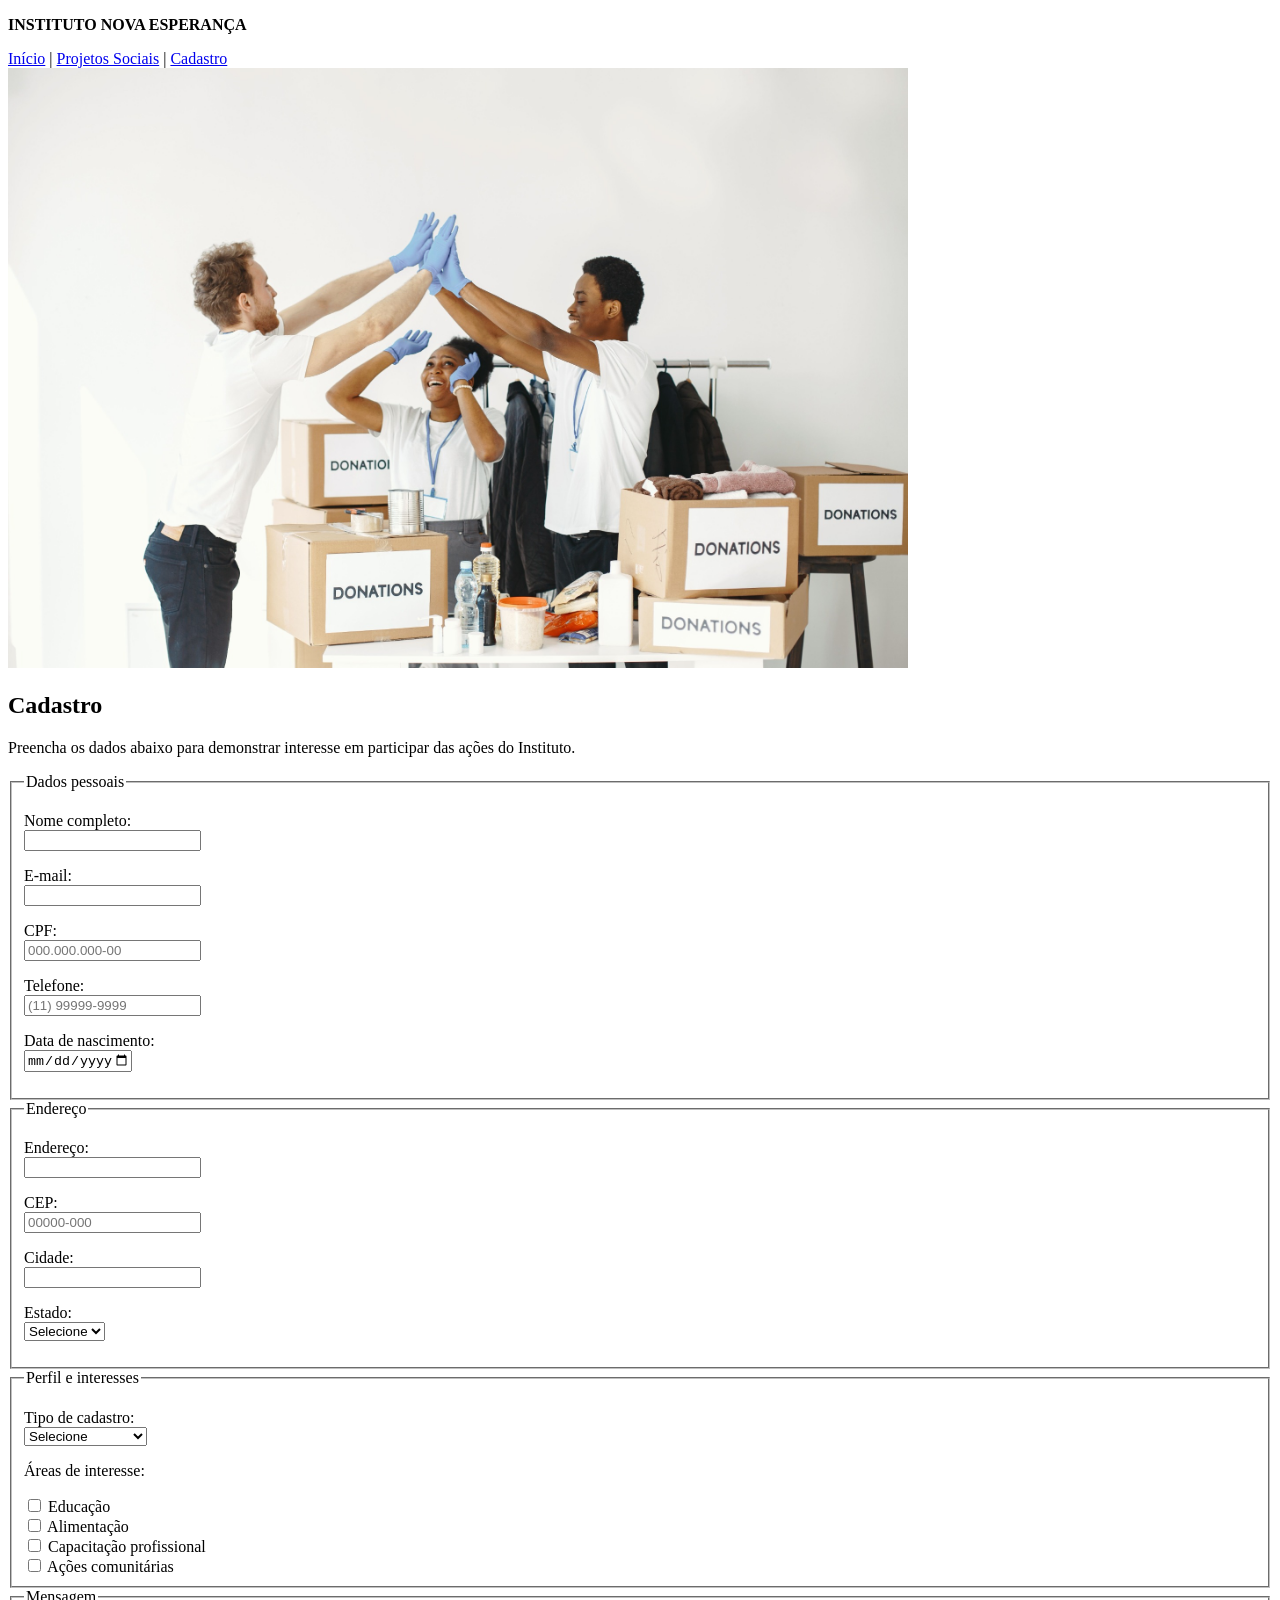
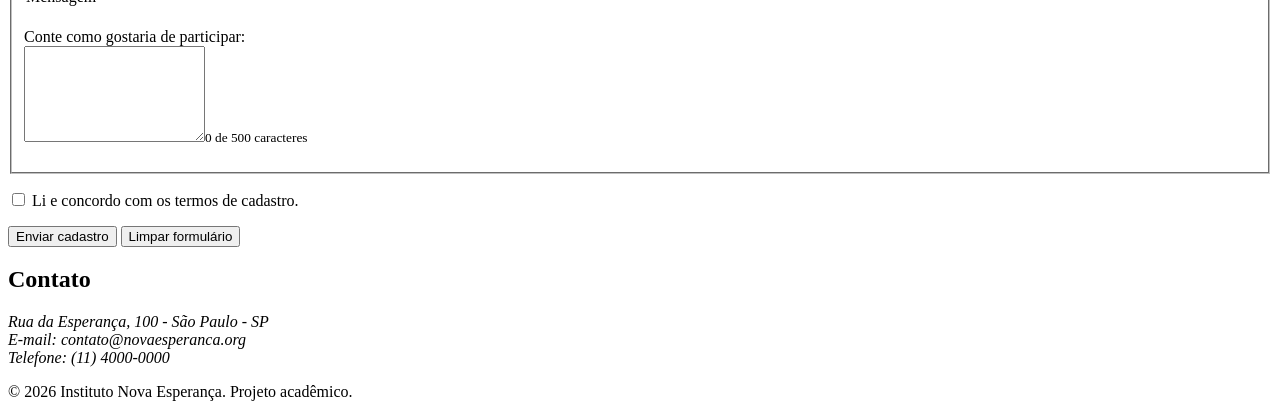
==== cadastro.html @ e2e0ea00 "Add files via upload" ====
<!DOCTYPE html>
<html lang="pt-BR">
<head>
<meta charset="UTF-8">
<meta name="viewport" content="width=device-width, initial-scale=1.0">
<meta name="description" content="Cadastre-se no Instituto Nova Esperança para participar de projetos e oportunidades de voluntariado.">
<meta name="author" content="Projeto acadêmico">
<title>Cadastro | Instituto Nova Esperança</title>
<link rel="stylesheet" href="css/style.css">
</head>
<body>
<header>
<p><strong>INSTITUTO NOVA ESPERANÇA</strong></p>
<nav aria-label="Navegação principal">
<a href="index.html">Início</a> |
<a href="projetos.html">Projetos Sociais</a> |
<a href="cadastro.html" aria-current="page">Cadastro</a>
</nav>
</header>
<main>
<section>
<img src="imagens/voluntariado.jpg" alt="Grupo de voluntários reunidos para uma atividade comunitária" width="900" height="600">
<h1>Cadastro</h1>
<p>Preencha os dados abaixo para demonstrar interesse em participar das ações do Instituto.</p>
<form id="form-cadastro" action="#" method="post">
<fieldset>
<legend>Dados pessoais</legend>
<p><label for="nome">Nome completo:</label><br><input type="text" id="nome" name="nome" required minlength="3" autocomplete="name"></p>
<p><label for="email">E-mail:</label><br><input type="email" id="email" name="email" required autocomplete="email"></p>
<p><label for="cpf">CPF:</label><br><input type="text" id="cpf" name="cpf" required inputmode="numeric" maxlength="14" pattern="[0-9]{3}\.?[0-9]{3}\.?[0-9]{3}-?[0-9]{2}" placeholder="000.000.000-00"></p>
<p><label for="telefone">Telefone:</label><br><input type="tel" id="telefone" name="telefone" required inputmode="tel" maxlength="15" pattern="\(?[0-9]{2}\)?[ ]?[0-9]{4,5}-?[0-9]{4}" placeholder="(11) 99999-9999"></p>
<p><label for="nascimento">Data de nascimento:</label><br><input type="date" id="nascimento" name="nascimento" required autocomplete="bday"></p>
</fieldset>
<fieldset>
<legend>Endereço</legend>
<p><label for="endereco">Endereço:</label><br><input type="text" id="endereco" name="endereco" required autocomplete="street-address"></p>
<p><label for="cep">CEP:</label><br><input type="text" id="cep" name="cep" required inputmode="numeric" maxlength="9" pattern="[0-9]{5}-?[0-9]{3}" placeholder="00000-000" autocomplete="postal-code"></p>
<p><label for="cidade">Cidade:</label><br><input type="text" id="cidade" name="cidade" required autocomplete="address-level2"></p>
<p><label for="estado">Estado:</label><br>
<select id="estado" name="estado" required>
<option value="">Selecione</option>
<option>AC</option><option>AL</option><option>AP</option><option>AM</option><option>BA</option><option>CE</option><option>DF</option><option>ES</option><option>GO</option><option>MA</option><option>MT</option><option>MS</option><option>MG</option><option>PA</option><option>PB</option><option>PR</option><option>PE</option><option>PI</option><option>RJ</option><option>RN</option><option>RS</option><option>RO</option><option>RR</option><option>SC</option><option>SP</option><option>SE</option><option>TO</option>
</select></p>
</fieldset>
<fieldset>
<legend>Perfil e interesses</legend>
<p><label for="perfil">Tipo de cadastro:</label><br>
<select id="perfil" name="perfil" required><option value="">Selecione</option><option>Voluntário</option><option>Doador/Apoiador</option><option>Visitante</option></select></p>
<p>Áreas de interesse:</p>
<label><input type="checkbox" name="interesse" value="educacao"> Educação</label><br>
<label><input type="checkbox" name="interesse" value="alimentacao"> Alimentação</label><br>
<label><input type="checkbox" name="interesse" value="capacitacao"> Capacitação profissional</label><br>
<label><input type="checkbox" name="interesse" value="comunidade"> Ações comunitárias</label>
</fieldset>
<fieldset>
<legend>Mensagem</legend>
<p><label for="mensagem">Conte como gostaria de participar:</label><br><textarea id="mensagem" name="mensagem" rows="6" maxlength="500"></textarea><small id="contador-mensagem" aria-live="polite"></small></p>
</fieldset>
<p><label><input type="checkbox" name="termos" required> Li e concordo com os termos de cadastro.</label></p>
<button type="submit">Enviar cadastro</button>
<button type="reset">Limpar formulário</button>
<p id="status-cadastro" class="status-cadastro" role="status" aria-live="polite" tabindex="-1"></p>
</form>
</section>
</main>
<footer>
<h2>Contato</h2>
<address>Rua da Esperança, 100 - São Paulo - SP<br>E-mail: contato@novaesperanca.org<br>Telefone: (11) 4000-0000</address>
<p>&copy; 2026 Instituto Nova Esperança. Projeto acadêmico.</p>
</footer>
<script src="js/script.js" defer></script>
</body>
</html>
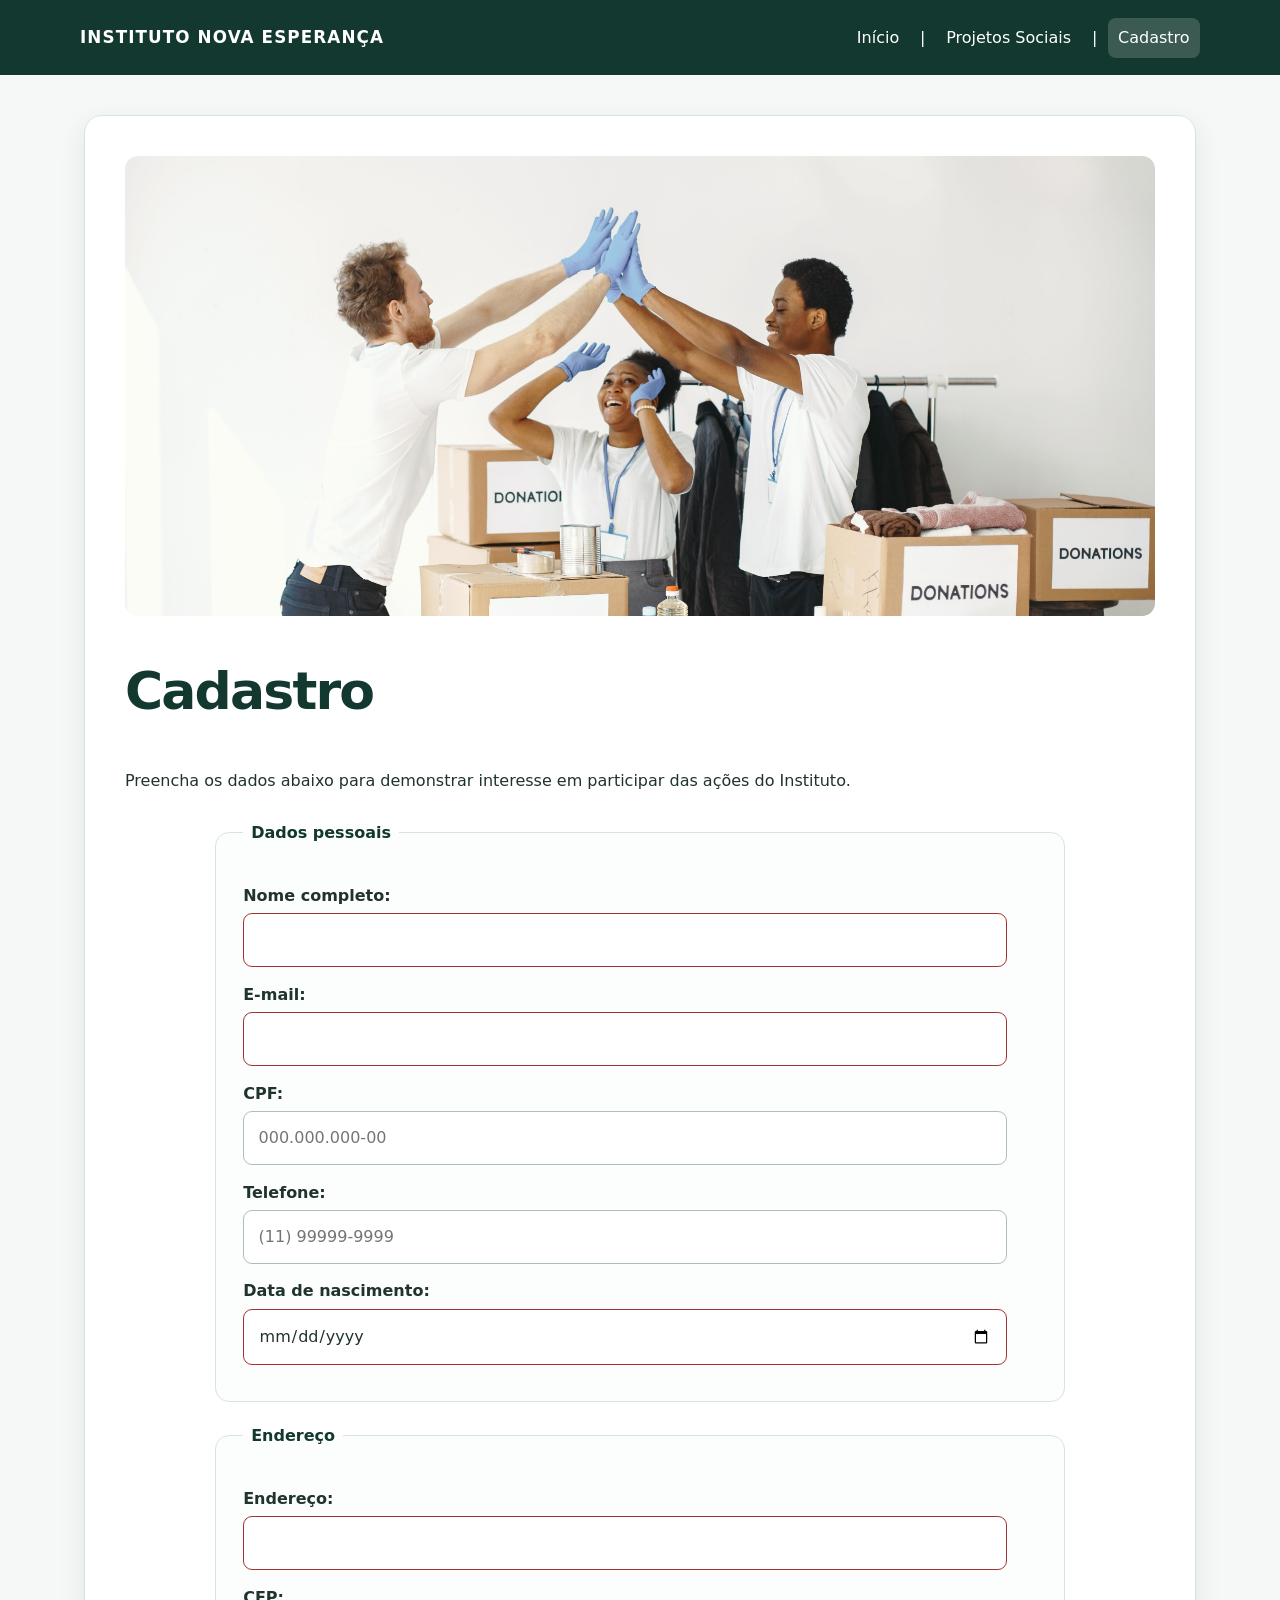
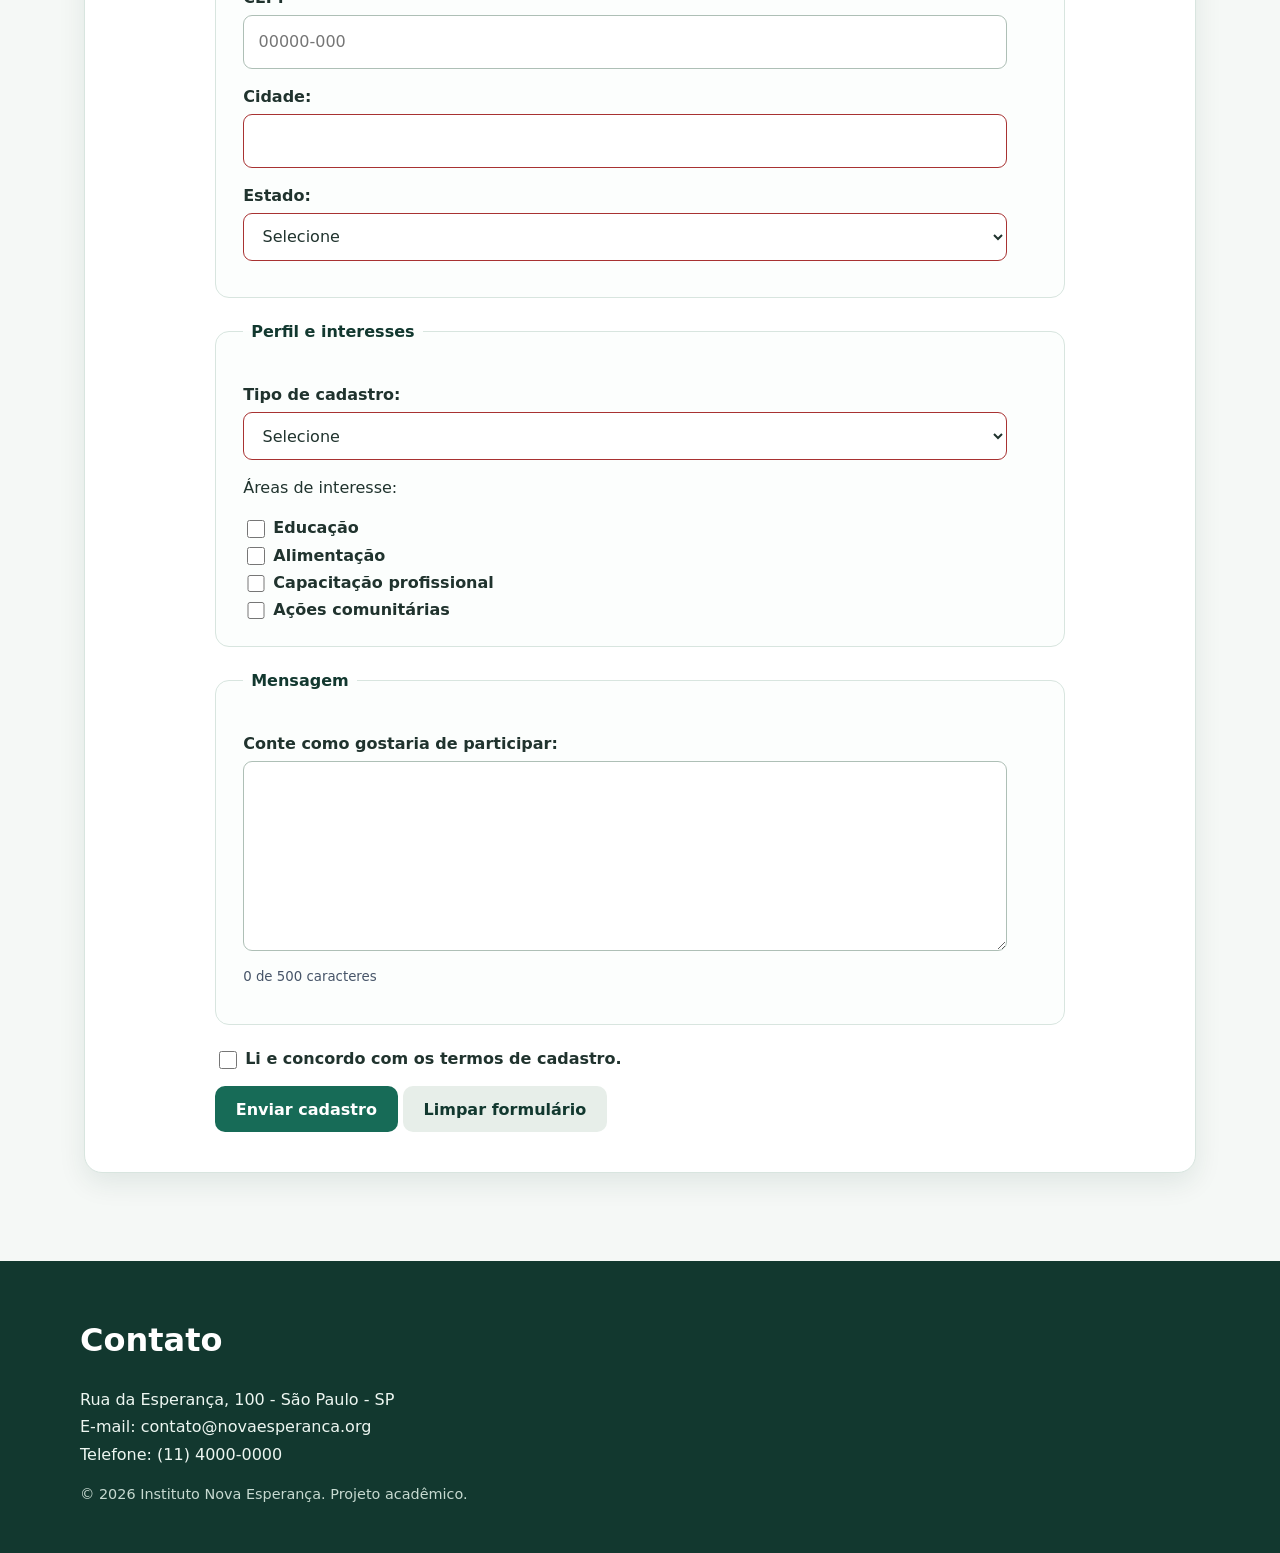
==== commit 5caed94d: "Update cadastro.html" ====
--- a/cadastro.html
+++ b/cadastro.html
@@ -6,7 +6,7 @@
 <meta name="description" content="Cadastre-se no Instituto Nova Esperança para participar de projetos e oportunidades de voluntariado.">
 <meta name="author" content="Projeto acadêmico">
 <title>Cadastro | Instituto Nova Esperança</title>
-<link rel="stylesheet" href="css/style.css">
+<link rel="stylesheet" href="style.css">
 </head>
 <body>
 <header>
--- a/style.css
+++ b/style.css
@@ -0,0 +1,22 @@
+/* Instituto Nova Esperança — CSS3 responsivo (mobile-first) */
+:root{--primary:#176b57;--dark:#12382f;--accent:#f0b85b;--bg:#f5f8f6;--surface:#fff;--ink:#20332e;--muted:#53665e;--border:#d8e5df;--radius:18px;--shadow:0 10px 28px rgba(16,55,42,.09)}
+*,*::before,*::after{box-sizing:border-box}
+html{scroll-behavior:smooth}
+body{margin:0;background:var(--bg);color:var(--ink);font:400 1rem/1.7 system-ui,-apple-system,'Segoe UI',sans-serif}
+a{color:var(--primary);text-underline-offset:3px}a:hover{color:var(--dark)}a:focus-visible,button:focus-visible,input:focus-visible,select:focus-visible,textarea:focus-visible{outline:3px solid #e59b20;outline-offset:3px}
+header{background:var(--dark);color:white;padding:1.1rem max(1.25rem,calc((100vw - 1120px)/2));display:flex;flex-direction:column;gap:.7rem;align-items:flex-start}
+header p{margin:0;font-size:1.05rem;letter-spacing:.065em}header nav{display:flex;flex-wrap:wrap;align-items:center;gap:.3rem .65rem}header nav a{color:white;text-decoration:none;padding:.4rem .65rem;border-radius:8px;transition:background .2s ease,transform .2s ease}header nav a:hover,header nav a[aria-current="page"]{background:rgba(255,255,255,.17);color:white}header nav a:hover{transform:translateY(-2px)}
+main{max-width:1160px;margin:auto;padding:1.5rem 1rem 3.5rem}main>section{background:var(--surface);border:1px solid var(--border);border-radius:var(--radius);padding:1.35rem;margin-bottom:1.5rem;box-shadow:var(--shadow)}main>section:first-child{overflow:hidden}h1,h2,h3{line-height:1.25;color:var(--dark)}h1{font-size:clamp(2rem,5vw,3.25rem);letter-spacing:-.035em}h2{font-size:clamp(1.45rem,3vw,2rem)}h3{font-size:1.18rem}p{max-width:75ch}img{display:block;max-width:100%;height:auto;border-radius:13px;object-fit:cover}main>section>img{width:100%;max-height:410px;object-fit:cover}main>section:first-child>img{max-height:460px}article{background:#f4faf6;border:1px solid var(--border);padding:1.25rem;border-radius:14px;transition:transform .25s ease,box-shadow .25s ease}article:hover{transform:translateY(-3px);box-shadow:var(--shadow)}ul{padding-left:1.5rem}li{margin:.25rem 0}main>section a:not(nav a){font-weight:600}
+form{max-width:850px;margin:1.5rem auto 0}fieldset{min-width:0;border:1px solid var(--border);border-radius:14px;margin:0 0 1.25rem;padding:1rem 1.2rem;background:#fcfefd}legend{font-weight:750;color:var(--dark);padding:0 .5rem}form p{margin:.85rem 0}form label{font-weight:550}input:not([type="checkbox"]),select,textarea{width:100%;max-width:100%;padding:.78rem .9rem;margin-top:.25rem;border:1px solid #aebfb6;border-radius:9px;background:#fff;color:var(--ink);font:inherit;transition:border-color .2s,box-shadow .2s}input:not([type="checkbox"]):focus,select:focus,textarea:focus{border-color:var(--primary);box-shadow:0 0 0 3px rgba(23,107,87,.12)}input[type="checkbox"]{accent-color:var(--primary);width:1.1rem;height:1.1rem;vertical-align:middle}button{border:0;border-radius:10px;padding:.85rem 1.3rem;font:700 1rem system-ui;cursor:pointer;transition:transform .2s,background .2s,box-shadow .2s}button[type="submit"]{background:var(--primary);color:white}button[type="reset"]{background:#e7eee9;color:var(--dark)}button:hover{transform:translateY(-2px);box-shadow:var(--shadow)}button[type="submit"]:hover{background:var(--dark)}
+footer{background:var(--dark);color:#edf6f1;padding:2rem max(1.25rem,calc((100vw - 1120px)/2))}footer h2{color:white}footer address{font-style:normal}footer p{font-size:.9rem;color:#c6d9d0}
+@media(min-width:700px){header{flex-direction:row;align-items:center;justify-content:space-between}main{padding:2.5rem 1.5rem 4rem}main>section{padding:2rem}main>section:has(>article){display:grid;grid-template-columns:repeat(3,minmax(0,1fr));gap:1rem}main>section:has(>article)>h2{grid-column:1/-1}main>section:has(>article)>article{min-width:0}fieldset{padding:1.4rem 1.7rem}}
+@media(min-width:1000px){main>section{padding:2.5rem}main>section>img{max-height:490px}}
+@media(prefers-reduced-motion:reduce){*,*::before,*::after{scroll-behavior:auto!important;transition:none!important;animation:none!important}}
+
+/* Recursos de interação e acessibilidade do formulário */
+.status-cadastro { margin-top: 1rem; font-weight: 600; color: #135f43; }
+.status-cadastro:empty { display: none; }
+#contador-mensagem { display: block; margin-top: .4rem; color: #475569; }
+input:focus-visible, select:focus-visible, textarea:focus-visible, button:focus-visible, a:focus-visible { outline: 3px solid #1d6fa5; outline-offset: 3px; }
+input:invalid:not(:placeholder-shown):not(:focus), select:invalid:not(:focus) { border-color: #a83232; }
+@media (prefers-reduced-motion: reduce) { *, *::before, *::after { animation-duration: .01ms !important; transition-duration: .01ms !important; scroll-behavior: auto !important; } }
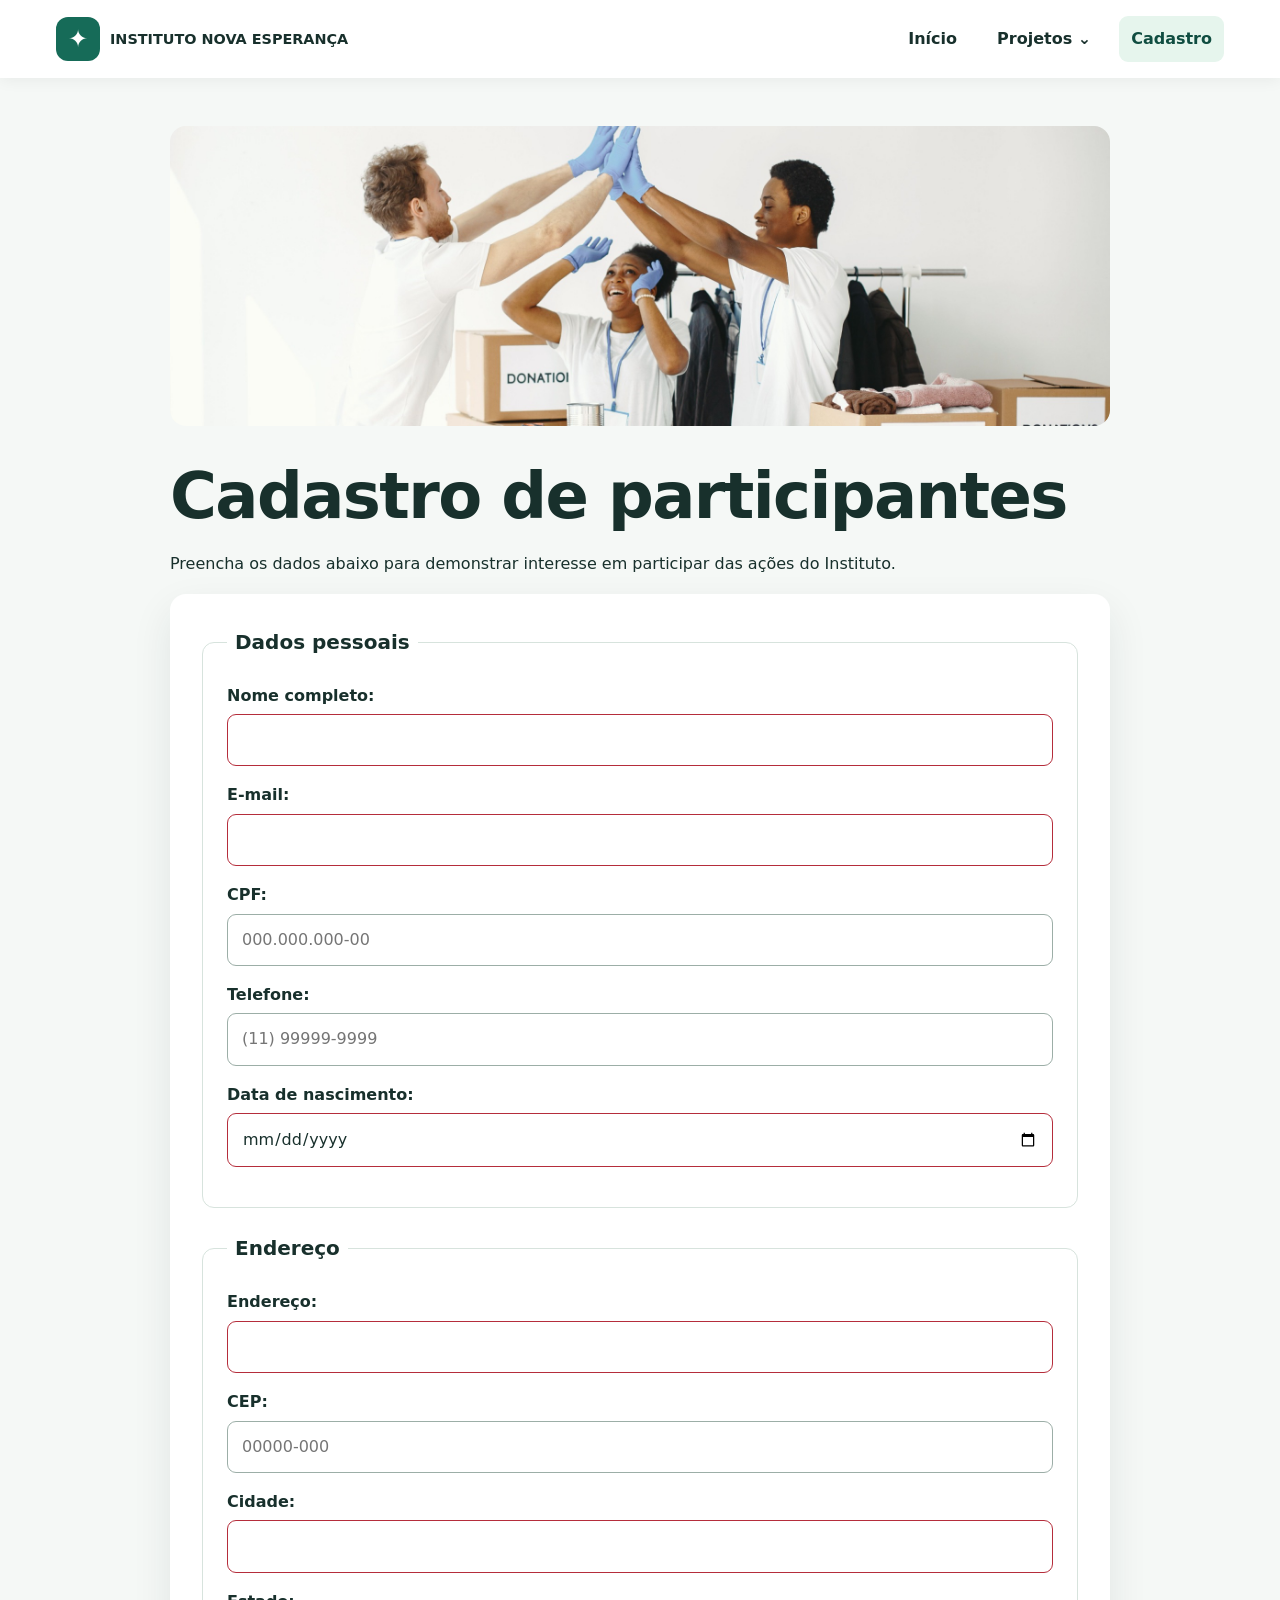
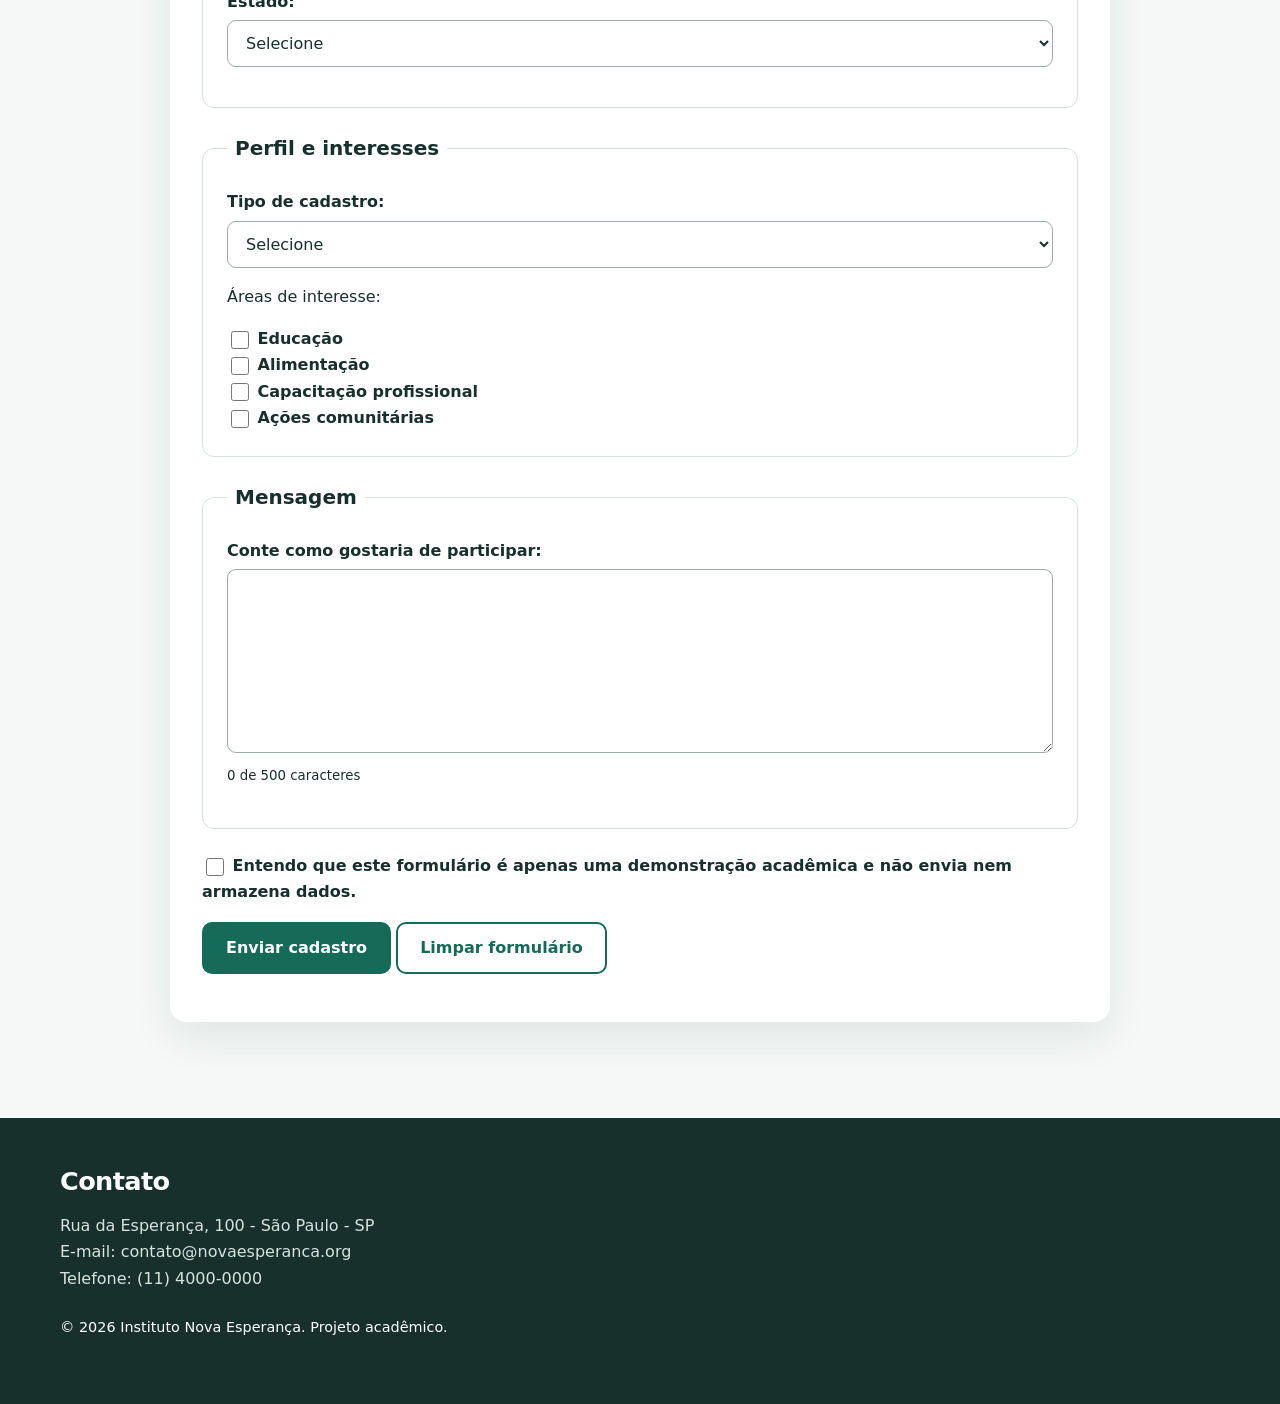
==== commit 0e2b9ea3: "Add files via upload" ====
--- a/cadastro.html
+++ b/cadastro.html
@@ -6,23 +6,19 @@
 <meta name="description" content="Cadastre-se no Instituto Nova Esperança para participar de projetos e oportunidades de voluntariado.">
 <meta name="author" content="Projeto acadêmico">
 <title>Cadastro | Instituto Nova Esperança</title>
-<link rel="stylesheet" href="style.css">
+<link rel="stylesheet" href="css/style.css">
 </head>
 <body>
-<header>
-<p><strong>INSTITUTO NOVA ESPERANÇA</strong></p>
-<nav aria-label="Navegação principal">
-<a href="index.html">Início</a> |
-<a href="projetos.html">Projetos Sociais</a> |
-<a href="cadastro.html" aria-current="page">Cadastro</a>
-</nav>
-</header>
-<main>
-<section>
+<a class="skip-link" href="#conteudo">Pular para o conteúdo</a>
+<header class="site-header"><div class="header-inner"><a class="brand" href="index.html" aria-label="Instituto Nova Esperança, página inicial"><span class="brand-mark">✦</span><span>INSTITUTO <strong>NOVA ESPERANÇA</strong></span></a>
+<button class="menu-toggle" type="button" aria-expanded="false" aria-controls="menu-principal" aria-label="Abrir menu"><span></span><span></span><span></span></button>
+<nav id="menu-principal" class="main-nav" aria-label="Navegação principal"><a href="index.html" >Início</a><div class="nav-dropdown"><button class="dropdown-toggle" type="button" aria-expanded="false" aria-controls="submenu-projetos">Projetos <span aria-hidden="true">⌄</span></button><div id="submenu-projetos" class="dropdown-panel"><a href="projetos.html">Todos os projetos</a><a href="projetos.html#educacao">Educação</a><a href="projetos.html#alimentacao">Alimentação</a><a href="projetos.html#voluntariado">Voluntariado</a><a href="projetos.html#doacao">Doações</a></div></div><a href="cadastro.html" aria-current="page">Cadastro</a></nav></div></header>
+<main id="conteudo">
+<section class="registration" aria-labelledby="titulo-cadastro">
 <img src="imagens/voluntariado.jpg" alt="Grupo de voluntários reunidos para uma atividade comunitária" width="900" height="600">
-<h1>Cadastro</h1>
+<h1 id="titulo-cadastro">Cadastro de participantes</h1>
 <p>Preencha os dados abaixo para demonstrar interesse em participar das ações do Instituto.</p>
-<form id="form-cadastro" action="#" method="post">
+<form class="registration-form" id="form-cadastro" action="#" method="post">
 <fieldset>
 <legend>Dados pessoais</legend>
 <p><label for="nome">Nome completo:</label><br><input type="text" id="nome" name="nome" required minlength="3" autocomplete="name"></p>
@@ -56,18 +52,20 @@
 <legend>Mensagem</legend>
 <p><label for="mensagem">Conte como gostaria de participar:</label><br><textarea id="mensagem" name="mensagem" rows="6" maxlength="500"></textarea><small id="contador-mensagem" aria-live="polite"></small></p>
 </fieldset>
-<p><label><input type="checkbox" name="termos" required> Li e concordo com os termos de cadastro.</label></p>
-<button type="submit">Enviar cadastro</button>
-<button type="reset">Limpar formulário</button>
+<p><label><input type="checkbox" name="termos" required> Entendo que este formulário é apenas uma demonstração acadêmica e não envia nem armazena dados.</label></p>
+<button class="btn" type="submit">Enviar cadastro</button>
+<button class="btn btn-outline" type="reset">Limpar formulário</button>
 <p id="status-cadastro" class="status-cadastro" role="status" aria-live="polite" tabindex="-1"></p>
 </form>
 </section>
 </main>
-<footer>
+<footer class="site-footer">
 <h2>Contato</h2>
 <address>Rua da Esperança, 100 - São Paulo - SP<br>E-mail: contato@novaesperanca.org<br>Telefone: (11) 4000-0000</address>
 <p>&copy; 2026 Instituto Nova Esperança. Projeto acadêmico.</p>
 </footer>
 <script src="js/script.js" defer></script>
+<div id="toast" class="toast" role="status" aria-live="polite" hidden></div>
+<script src="js/ui.js" defer></script>
 </body>
 </html>
--- a/css/style.css
+++ b/css/style.css
@@ -0,0 +1,5 @@
+/* Entrega II: CSS3 modular — carregamento dos módulos */
+@import url("variables.css");
+@import url("base.css");
+@import url("layout.css");
+@import url("components.css");
